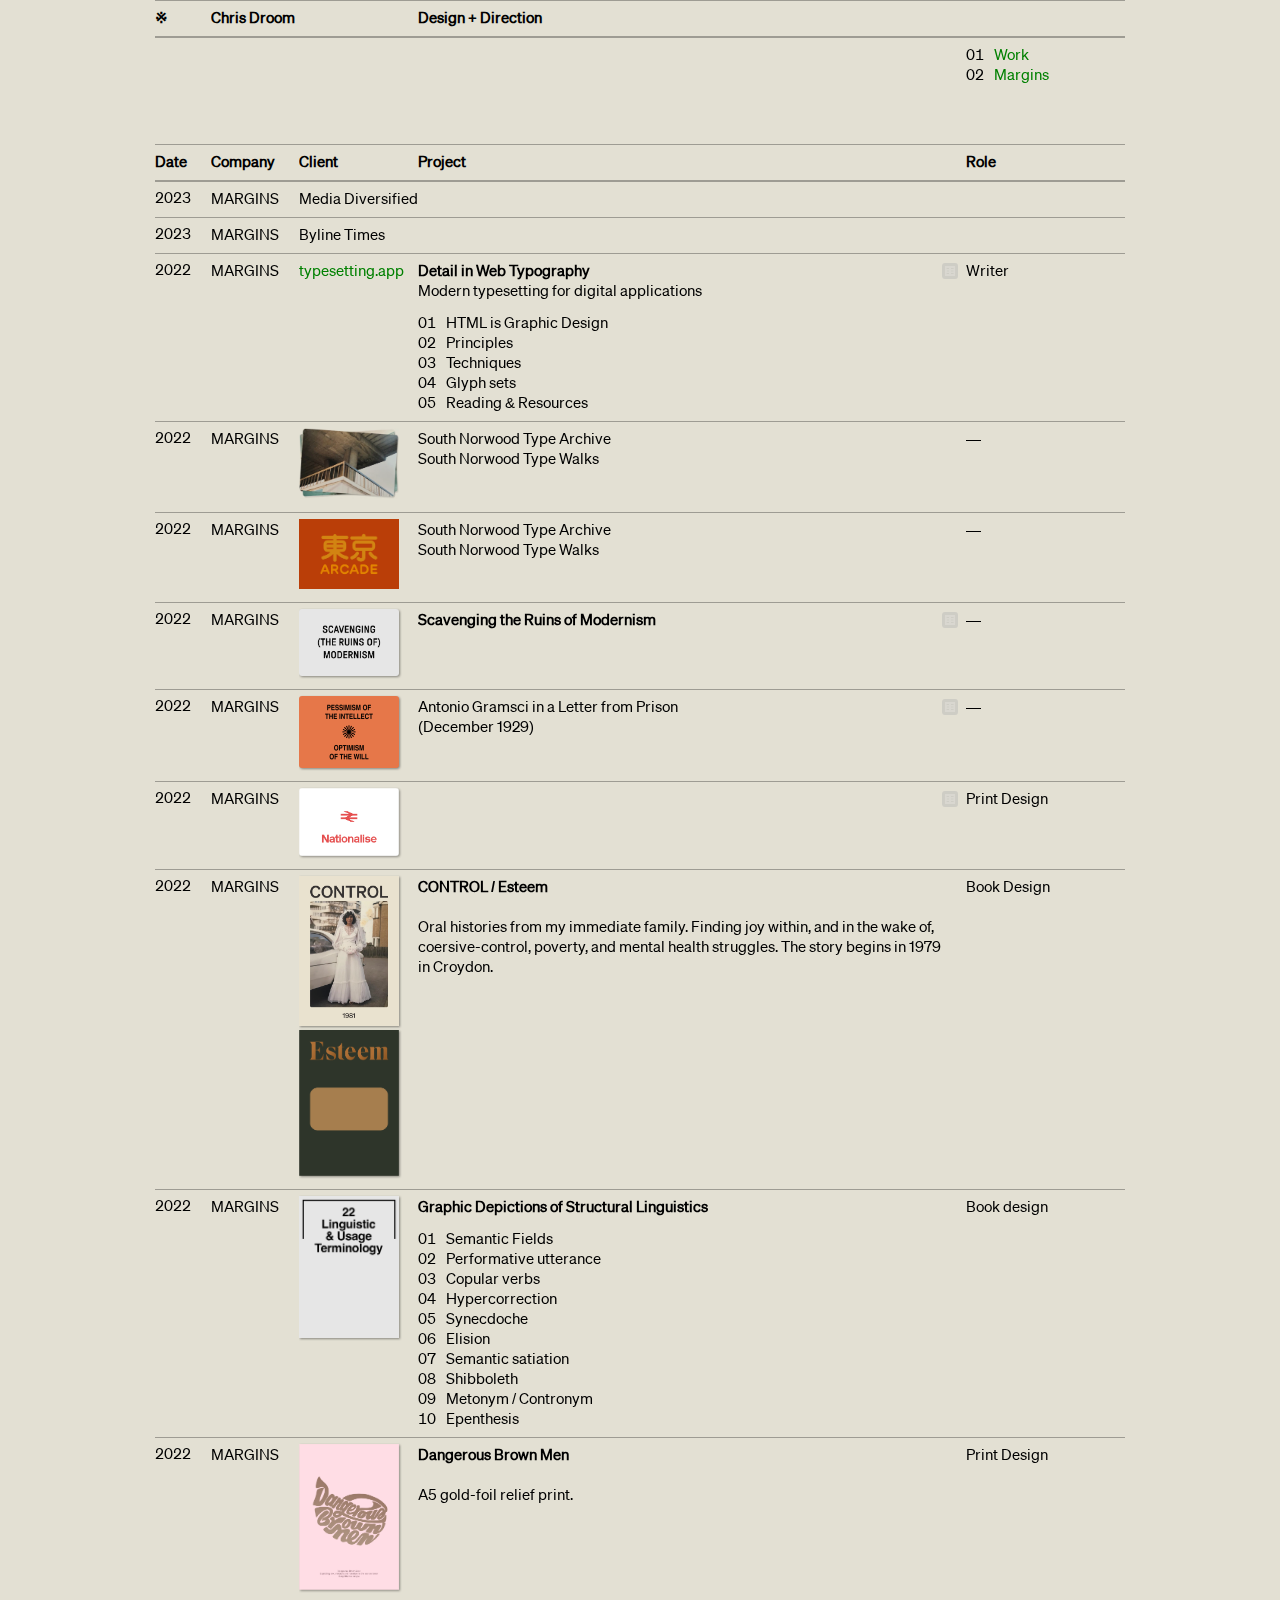
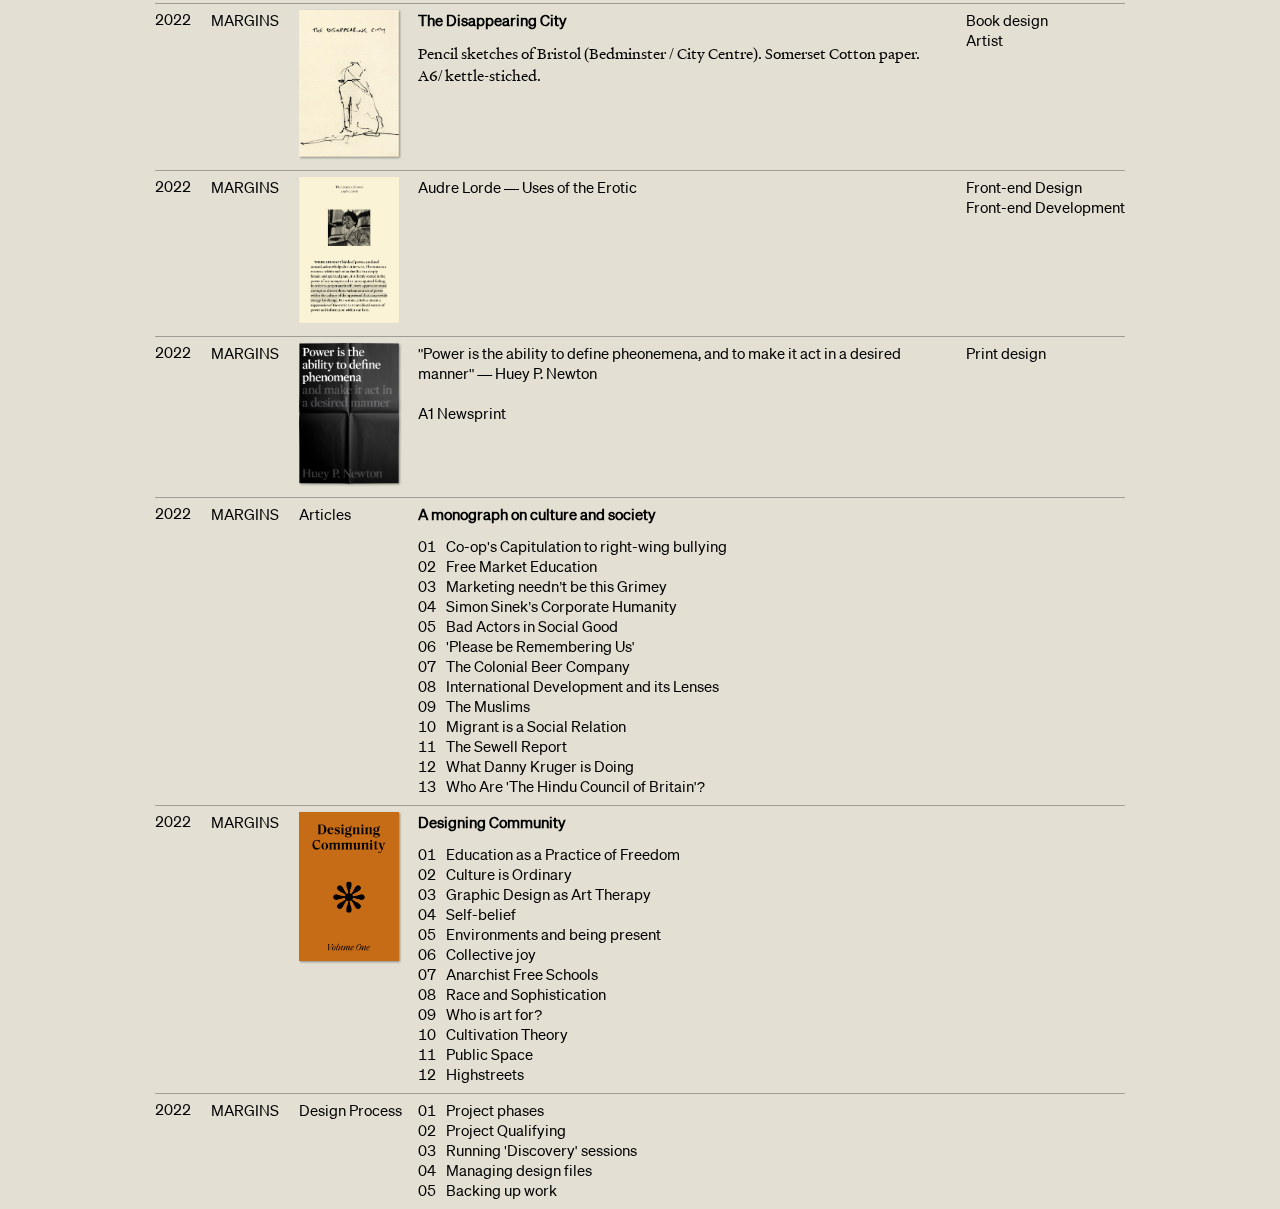
==== margins.html @ 8926a356 "adds work" ====
<!doctype html>
<html lang="en">
   <head>
      <link rel="preconnect" href="https://fonts.googleapis.com">
      <link rel="preconnect" href="https://fonts.gstatic.com" crossorigin>
      <link href="https://fonts.googleapis.com/css2?family=Roboto+Mono:wght@200;300&display=swap" rel="stylesheet">
      <link rel="stylesheet" href="css/portfolio.css">
      <title>PORTFOLIO 2023</title>
      <meta charset="UTF-8">
      <meta http-equiv="X-UA-Compatible" content="IE=edge">
      <meta name="viewport" content="width=device-width, initial-scale=1.0">
   </head>
   <body>
      <div class="wrap">
         <table>
            <thead>
               <tr>
                  <th class="sticky">※</th>
                  <th class="sticky nowrap">Chris Droom</th>
                  <th class="sticky"></th>
                  <th class="sticky nowrap">Design &plus; Direction</th>
                  <th class="sticky"></th>
                  <th class="sticky"></th>
               </tr>
            </thead>

            <tbody>
               <tr class="intro">
                  <td></td>
                  <td></td>
                  <td></td>
                  <td>
                  </td>
                  <td class="icon"></td>
                  <td>
					  <ol>
						  <li><a href="index.html">Work</a></li>
						  <li><a href="margins.html">Margins</a></li>
                     </ol>
				   </td>
               </tr>
            </tbody>


            <thead>
               <tr>
                  <th class="sticky">Date</th>
                  <th class="sticky">Company</th>
                  <th class="sticky">Client</th>
                  <th class="sticky">Project</th>
                  <th class="sticky"></th>
                  <th class="sticky">Role</th>
               </tr>
            </thead>


            <tbody>

              <tr>
                  <td>2023</td>
                  <td>MARGINS</td>
                  <td>Media Diversified</td>
                  <td>&nbsp;</td>
                  <td>&nbsp;</td>
                  <td>&nbsp;</td>
               </tr>
               <tr>
                  <td>2023</td>
                  <td>MARGINS</td>
                  <td>Byline Times</td>
                  <td>&nbsp;</td>
                  <td>&nbsp;</td>
                  <td>&nbsp;</td>
               </tr>

               <tr>
                  <td>2022</td>
                  <td>MARGINS</td>
                  <td><a href="http://www.typesetting.app">typesetting.app</a>
                  </td>
                  <td>
                     <span class="title"><strong>Detail in Web Typography</strong><br>Modern typesetting for digital applications</span>
                     <ol>
                        <li>HTML is Graphic Design</li>
                        <li>Principles</li>
                        <li>Techniques</li>
                        <li>Glyph sets</li>
                        <li>Reading & Resources</li>
                     </ol>
                  </td>
                  <td class="icon"><img src="icons/sheets.png" alt="Lorem"></td>
                  <td>Writer&nbsp;</td>
               </tr>
               <tr>
                  <td>2022</td>
                  <td>MARGINS</td>
                  <td><img src="projects/photostacks-2.png" class="book multiply" alt=""></td>
                  <td>South Norwood Type Archive<br>
                     South Norwood Type Walks
                  </td>
                  <td class="icon"></td>
                  <td>—</td>
               </tr>
               <tr>
                  <td>2022</td>
                  <td>MARGINS</td>
                  <td><img src="projects/margins-arcade.png" class="book multiply" alt=""></td>
                  <td>South Norwood Type Archive<br>
                     South Norwood Type Walks
                  </td>
                  <td class="icon"></td>
                  <td>—</td>
               </tr>
               <tr>
                  <td>2022</td>
                  <td>MARGINS</td>
                  <td><img src="projects/imprint-modernism.png" class="book shadow round" alt=""></td>
                  <td><strong>Scavenging the Ruins of Modernism</strong></td>
                  <td class="icon"><img src="icons/sheets.png" alt="Lorem"></td>
                  <td>—</td>
               </tr>
               <tr>
                  <td>2022</td>
                  <td>MARGINS</td>
                  <td><img src="projects/imprint-pessimism.png" class="book shadow round" alt=""></td>
                  <td>Antonio Gramsci in a Letter from Prison <br>
                     (December 1929)&nbsp;
                  </td>
                  <td class="icon"><img src="icons/sheets.png" alt="Lorem"></td>
                  <td>—</td>
               </tr>
               <tr>
                  <td>2022</td>
                  <td>MARGINS</td>
                  <td><img src="projects/imprint-nationalise.png" class="book shadow round" alt=""></td>
                  <td></td>
                  <td class="icon"><img src="icons/sheets.png" alt="Lorem"></td>
                  <td>Print Design&nbsp;</td>
               </tr>
               <tr>
                  <td>2022</td>
                  <td>MARGINS</td>
                  <td>
                     <img src="projects/imprint-control.png" class="book shadow" alt=""><br>
                     <img src="projects/imprint-esteem.png" class="book shadow" alt="">
                  </td>
                  <td>
                     <ul>
                        <li><strong>CONTROL /&nbsp;Esteem</strong><br><br></li>
                        <li>Oral histories from my immediate family. Finding joy within, and in the wake of, coersive-control, poverty,   and mental health struggles. The story begins in 1979 in Croydon.</li>
                     </ul>
                  </td>
                  <td></td>
                  <td>Book Design&nbsp;</td>
               </tr>
               <tr>
                  <td>2022</td>
                  <td>MARGINS</td>
                  <td>
                     <img src="projects/imprint-linguistics.jpg" class="book shadow" alt="">
                  </td>
                  <td>
                     <span class="title"><strong>Graphic Depictions of Structural Linguistics</strong></span>
                     <ol>
                        <li>Semantic Fields</li>
                        <li>Performative utterance</li>
                        <li>Copular verbs</li>
                        <li>Hypercorrection</li>
                        <li>Synecdoche</li>
                        <li>Elision</li>
                        <li>Semantic satiation</li>
                        <li>Shibboleth</li>
                        <li>Metonym / Contronym</li>
                        <li>Epenthesis</li>
                     </ol>
                  </td>
                  <td></td>
                  <td>Book design</td>
               </tr>
               <tr>
                  <td>2022</td>
                  <td>MARGINS</td>
                  <td>
                     <img src="projects/imprint-dbm.png" class="book shadow" alt=""><br>
                  </td>
                  <td>
                     <ul>
                        <li><strong>Dangerous Brown Men</strong></li>
                        <li><br>
                           A5 gold-foil relief print.&nbsp;
                        </li>
                        <li>&nbsp;</li>
                        <li>&nbsp;</li>
                     </ul>
                  </td>
                  <td></td>
                  <td>Print Design</td>
               </tr>
               <tr>
                  <td>2022</td>
                  <td>MARGINS</td>
                  <td>
                     <img src="projects/imprint-city.png" class="book shadow" alt=""><br>
                  </td>
                  <td>
                     <span class="title"><strong>The Disappearing City</strong></span>                    
                     <p>Pencil sketches of Bristol (Bedminster / City Centre). Somerset Cotton paper. A6/ kettle-stiched.</p>
                  </td>
                  <td></td>
                  <td>Book design<br>
                     Artist
                  </td>
               </tr>
               <tr>
                  <td>2022</td>
                  <td>MARGINS</td>
                  <td>
                     <img src="projects/imprint-lorde.png" class="book" alt=""><br>
                  </td>
                  <td>Audre Lorde — Uses of the Erotic</td>
                  <td></td>
                  <td>Front-end Design<br>
                     Front-end Development<br>
                  </td>
               </tr>
               <tr>
                  <td>2022</td>
                  <td>MARGINS</td>
                  <td>
                     <img src="projects/imprint-newton.png" class="book shadow" alt=""><br>
                  </td>
                  <td>"Power is the ability to define pheonemena, and to make it act in a desired manner" — Huey P. Newton<br>
                     <br>
                     A1 Newsprint
                  </td>
                  <td></td>
                  <td>Print design</td>
               </tr>
               <tr>
                  <td>2022</td>
                  <td>MARGINS</td>
                  <td>Articles</td>
                  <td>
                     <span class="title"><strong>A monograph on culture and society</strong></span>
                     <ol>
                        <li>Co-op's Capitulation to right-wing bullying</li>
                        <li>Free Market Education</li>
                        <li>Marketing needn’t be this Grimey</li>
                        <li>Simon Sinek’s Corporate Humanity</li>
                        <li>Bad Actors in Social Good</li>
                        <li>'Please be Remembering Us'</li>
                        <li>The Colonial Beer Company</li>
                        <li>International Development and its Lenses</li>
                        <li>The Muslims</li>
                        <li>Migrant is a Social Relation</li>
                        <li>The Sewell Report</li>
                        <li>What Danny Kruger is Doing</li>
                        <li>Who Are 'The Hindu Council of Britain'?</li>
                     </ol>
                  </td>
                  <td></td>
                  <td></td>
               </tr>
               <tr>
                  <td>2022</td>
                  <td>MARGINS</td>
                  <td><img src="projects/imprint-community.png" class="book shadow" alt=""></td>
                  <td>
                     <span class="title"><strong>Designing Community</strong></span>
                     <ol>
                        <li>Education as a Practice of Freedom</li>
                        <li>Culture is Ordinary</li>
                        <li>Graphic Design as Art Therapy</li>
                        <li>Self-belief</li>
                        <li>Environments and being present</li>
                        <li>Collective joy</li>
                        <li>Anarchist Free Schools</li>
                        <li>Race and Sophistication</li>
                        <li>Who is art for?</li>
                        <li>Cultivation Theory</li>
                        <li>Public Space</li>
                        <li>Highstreets</li>
                     </ol>
                  </td>
                  <td></td>
                  <td></td>
               </tr>
               <tr>
                  <td>2022</td>
                  <td>MARGINS</td>
                  <td>Design Process</td>
                  <td colspan="2">
                     <ol>
                        <li>Project phases</li>
                        <li>Project Qualifying</li>
                        <li>Running 'Discovery' sessions</li>
                        <li>Managing design files</li>
                        <li>Backing up work</li>
                     </ol>
                  </td>
                  <td></td>
               </tr>
            </tbody>
         </table>
      </div>
   </body>
</html>
---- css/portfolio.css ----
@font-face {
     font-family: 'Sohne';
     src: url('../fonts/sohne/test-soehne-buch.woff2') format('woff2');
}
@font-face {
     font-family: 'Sohne Mono';
     src: url('../fonts/sohne-mono/test-soehne-mono-leicht.woff2') format('woff2');
}

@font-face {
     font-family: 'Sohne Mono Reg';
     src: url('../fonts/sohne-mono/test-soehne-mono-buch.woff2') format('woff2');
}

@font-face {
     font-family: 'Heldane Reg';
     src: url('../fonts/heldane/test-heldane-text-regular.woff2') format('woff2');
}

.center{
/*	align-items: center;*/
/*	text-align: center;*/
	padding-left:  8px;
}
cite,
blockquote{
     font-family: 'Heldane Reg', serif;
	padding: 0;
	margin: 0;
}

.round{
	border-radius: 3px;
}
.shadow{
	filter: drop-shadow(1px 1px 1px rgba(0,0,0,0.4));
}

cite + blockquote{
padding-top: 20px;
}

ol + p{
padding-top: 20px;
}


blockquote + cite {
padding-top: 10px;
}
.company td{
	padding-bottom: 50px;
}

.book{
	width: 100px;
}

 html {
     box-sizing: border-box;
}
 *, *:before, *:after {
     box-sizing: inherit;
}
 body{
     background: #E3E0D3;
     color: #000;
     margin: 0;
     padding: 0;
     font-family: 'Sohne', sans-serif;
}

p{
	margin: 0;
}


p+p{
	margin-top: 10px;
}

a{
    text-decoration: none;
    color: green;
}

a:hover{
    text-decoration: underline;
    color: green;
}
ul{
    margin: 0;
    padding: 0;
    overflow: visible;

}
ul li{
    /*border-left: 1px solid black*/
    /*content: "— ";*/
    /*margin-left: -10px;*/
    /*overflow: visible;*/
}

td{
    overflow: visible;
    /*background: yellow;*/
}

body{
}


ol{
    margin: 0;
    padding: 0;
counter-reset: item;


}
ol li{
    list-style: none;

}

.title{
    margin-bottom: 12px;
    display: block;
    /*background-color: yellow;*/
}

ol li:before {
  counter-increment: item;
  content: counter(item, decimal-leading-zero);
  padding: 0 10px 0 0;
    font-family: 'Sohne Mono Reg','Sohne Mono', monospace;

}

video{
    margin: 0;
    padding: 0;
}

::selection {
  background: rgba(200,0,0,0.1);
}

.multiply{
    mix-blend-mode: multiply;

}
.center img.max{
    display: block;
    margin-left: auto;
    margin-right: auto;
}

.mono{
    font-family: 'Sohne Mono Reg', monospace;
    text-transform: uppercase;
    font-weight: 400;
    }


.nowrap{
    white-space: nowrap;
    }

.wrap{
     width: 98vw;
     max-width: 970px;
     margin: auto;
    }

.max{
    max-width: 100%;
    }

table{
     margin: 0 auto;
     width: 100%;
     padding: 0;
     border-width: 0;
     border-spacing: 0;
    }

th, td{
     vertical-align: top;
     border-top: 1px solid rgba(0,0,0,0.3);
     padding: 6px 0 9px 0;
     font-size: 15px;
     text-align: left;
     overflow: hidden;
     text-overflow: ellipsis;
    }


th{
    background-color: #E3E0D3;
    border-bottom: 1px solid rgba(0,0,0,0.3);
    }

th.sticky{
    position: sticky;
    z-index: 999;
    top: 0;
    }

 td.icon{
     padding: 9px 5px 0 0;
     vertical-align: top;
     text-align: right;
     white-space: nowrap;
    }
 td.icon img{
     height: 16px;
     padding-right: 3px;
     display: inline-block;
     opacity: 0.4;
     filter: brightness(2) saturate(0%) contrast(0.6);
    }

table td:nth-child(1){
     font-family: 'Sohne Mono Reg', monospace;
     padding-right: 20px; 
    }

table td:nth-child(2){
     padding-right: 20px; 

}

table td:nth-child(1), table td:nth-child(2), table td:nth-child(3), table td:nth-child(5), table td:nth-child(6) {
     white-space: nowrap;
    }
 table td:nth-child(1), table td:nth-child(2), table td:nth-child(3), table td:nth-child(4){
     /*padding-right: 30px;*/
     /*background-color: red;*/
}

 table td:nth-last-child(1){
     padding-right: 0;
     /*background-color: red;*/
    }

 table th:nth-child(1), table th:nth-child(2), table th:nth-child(3), table th:nth-child(4){
     /*padding-right: 30px;*/
    }

/* tbody tr:hover {
     background-color: rgba(255,255,255,0.4);
}*/

 tbody tr:hover td.icon img{
     opacity: 0.9;
     filter: brightness(1) saturate(100%) contrast(1);
}
 h1, p{
     /*max-width: 500px;*/
     /*font-size: 15px;*/
    }


p{
    font-family: 'Heldane Reg', serif;
    font-size: 16px;
    }


 h1{
     margin: 20px 0 70px 0;
}
 @media (max-width: 600px){
     thead{
         display: none;
    }
     tr{
         padding: 0 0 20px 0;
         display: block;
    }
     td.icon{
         display: none;
    }
     td{
         width: 100vw;
         display: inline-block;
         display: block;
         padding: 0;
    }
     table td:nth-child(1), table td:nth-child(2), table td:nth-child(3), table td:nth-child(4){
         padding-right: 0;
    }
     table th:nth-child(1), table th:nth-child(2), table th:nth-child(3), table th:nth-child(4){
         padding-right: 0;
    }
}

.intro td{
	padding-bottom: 60px;
	
/*	background: yellow;*/
}
 .strike{
     text-decoration: line-through;
}
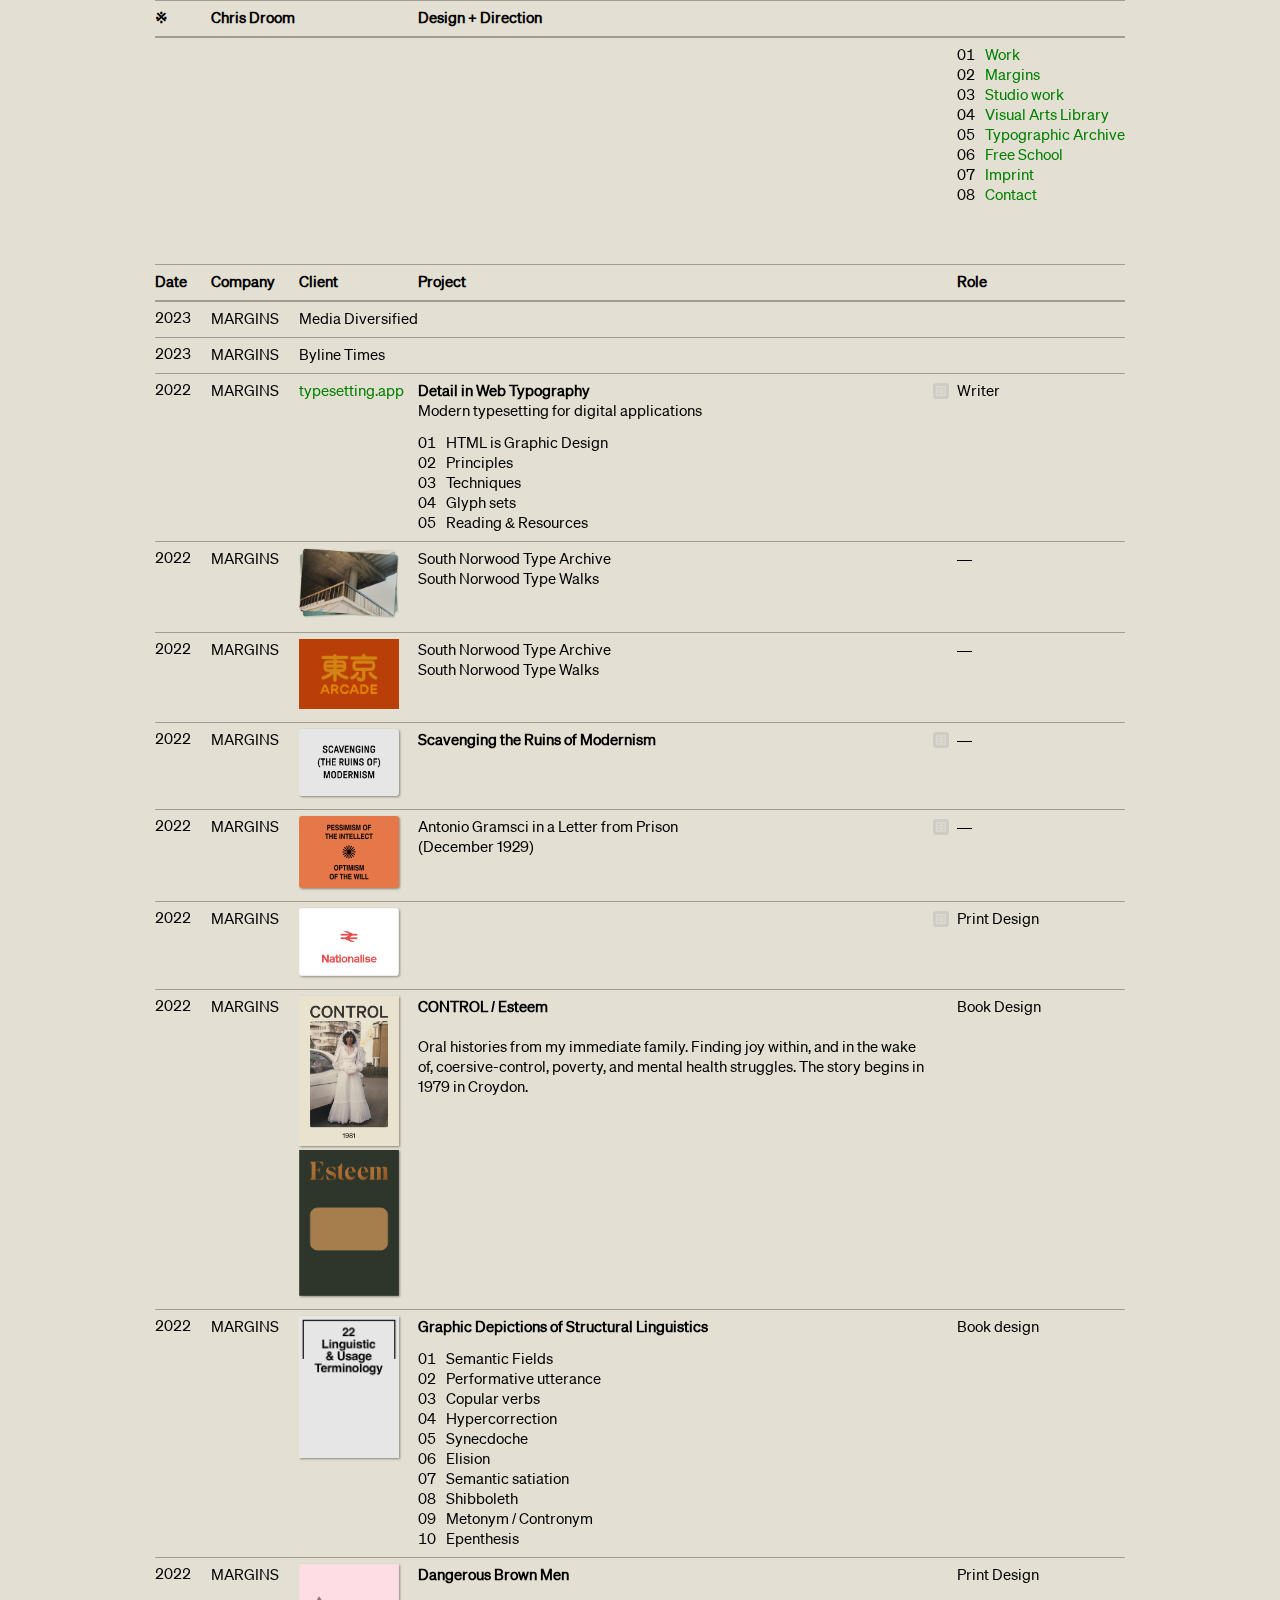
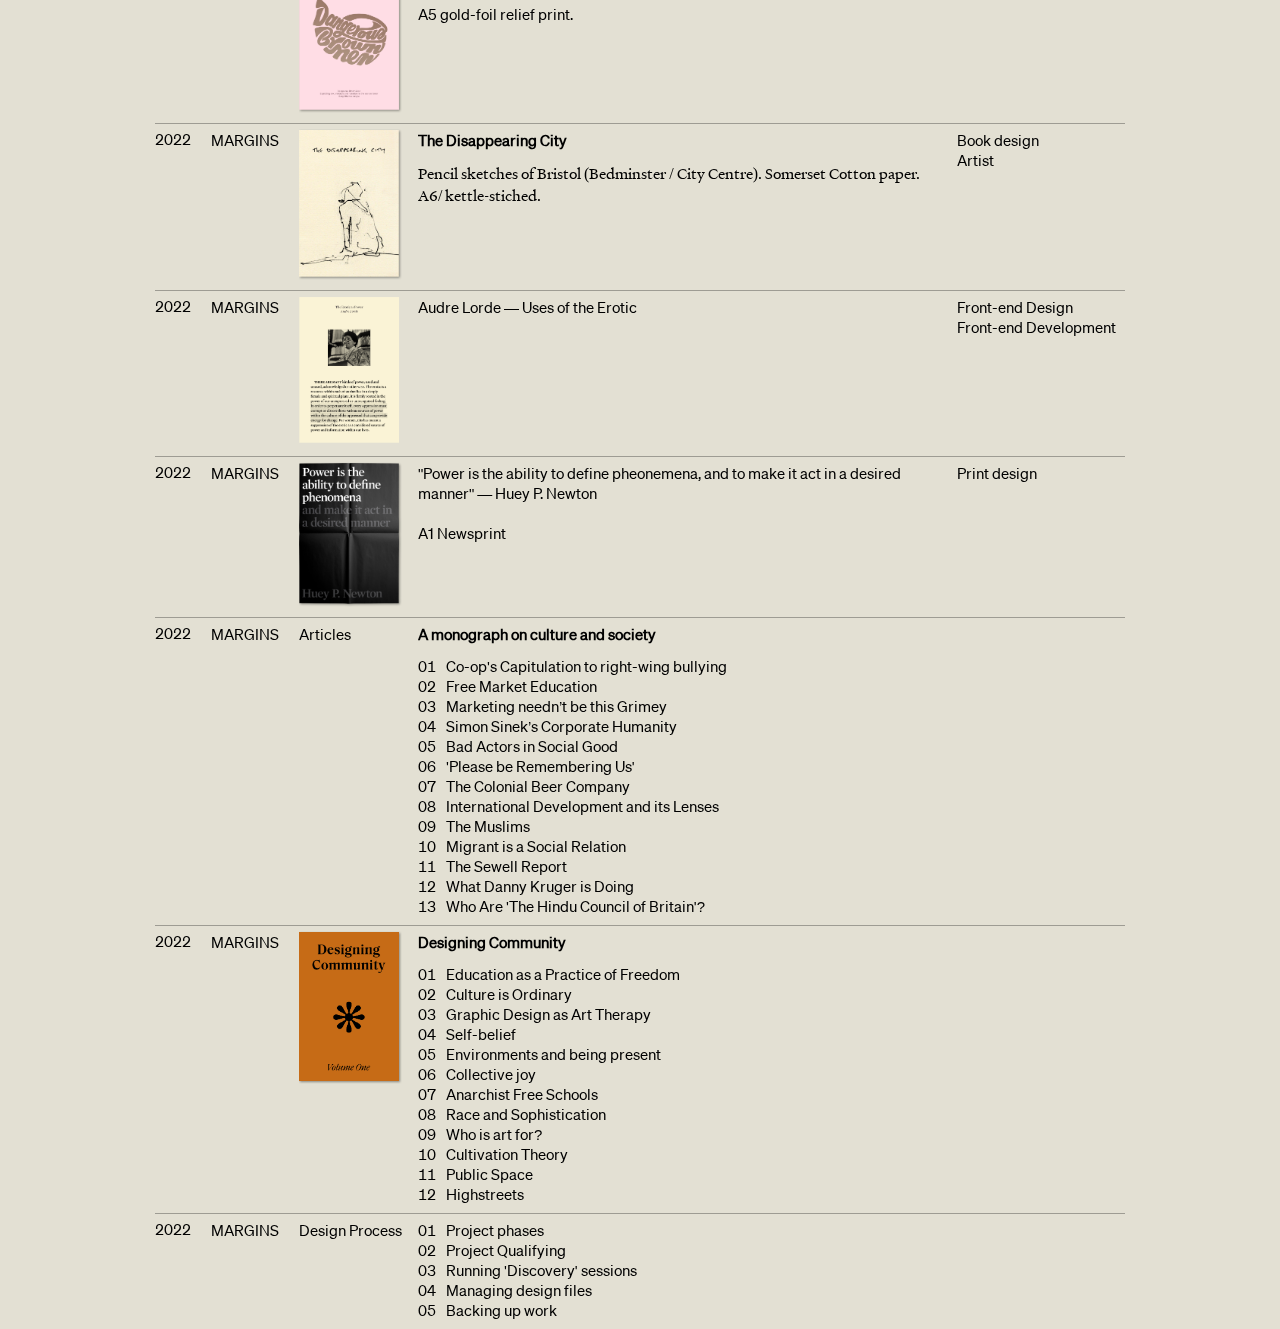
==== commit 2924a7af: "adds work" ====
--- a/margins.html
+++ b/margins.html
@@ -23,7 +23,6 @@
                   <th class="sticky"></th>
                </tr>
             </thead>
-
             <tbody>
                <tr class="intro">
                   <td></td>
@@ -33,15 +32,19 @@
                   </td>
                   <td class="icon"></td>
                   <td>
-					  <ol>
-						  <li><a href="index.html">Work</a></li>
-						  <li><a href="margins.html">Margins</a></li>
-                     </ol>
-				   </td>
+                     <ol>
+                        <li><a href="index.html">Work</a></li>
+                        <li><a href="margins.html">Margins</a></li>
+                        <li><a href="#">Studio work</a></li>
+                        <li><a href="#">Visual Arts Library</a></li>
+                        <li><a href="#">Typographic Archive</a></li>
+                        <li><a href="#">Free School</a></li>
+                        <li><a href="#">Imprint</a></li>
+                        <li><a href="#">Contact</a></li>
+                     </ol>
+                  </td>
                </tr>
             </tbody>
-
-
             <thead>
                <tr>
                   <th class="sticky">Date</th>
@@ -52,11 +55,8 @@
                   <th class="sticky">Role</th>
                </tr>
             </thead>
-
-
             <tbody>
-
-              <tr>
+               <tr>
                   <td>2023</td>
                   <td>MARGINS</td>
                   <td>Media Diversified</td>
@@ -72,7 +72,6 @@
                   <td>&nbsp;</td>
                   <td>&nbsp;</td>
                </tr>
-
                <tr>
                   <td>2022</td>
                   <td>MARGINS</td>
